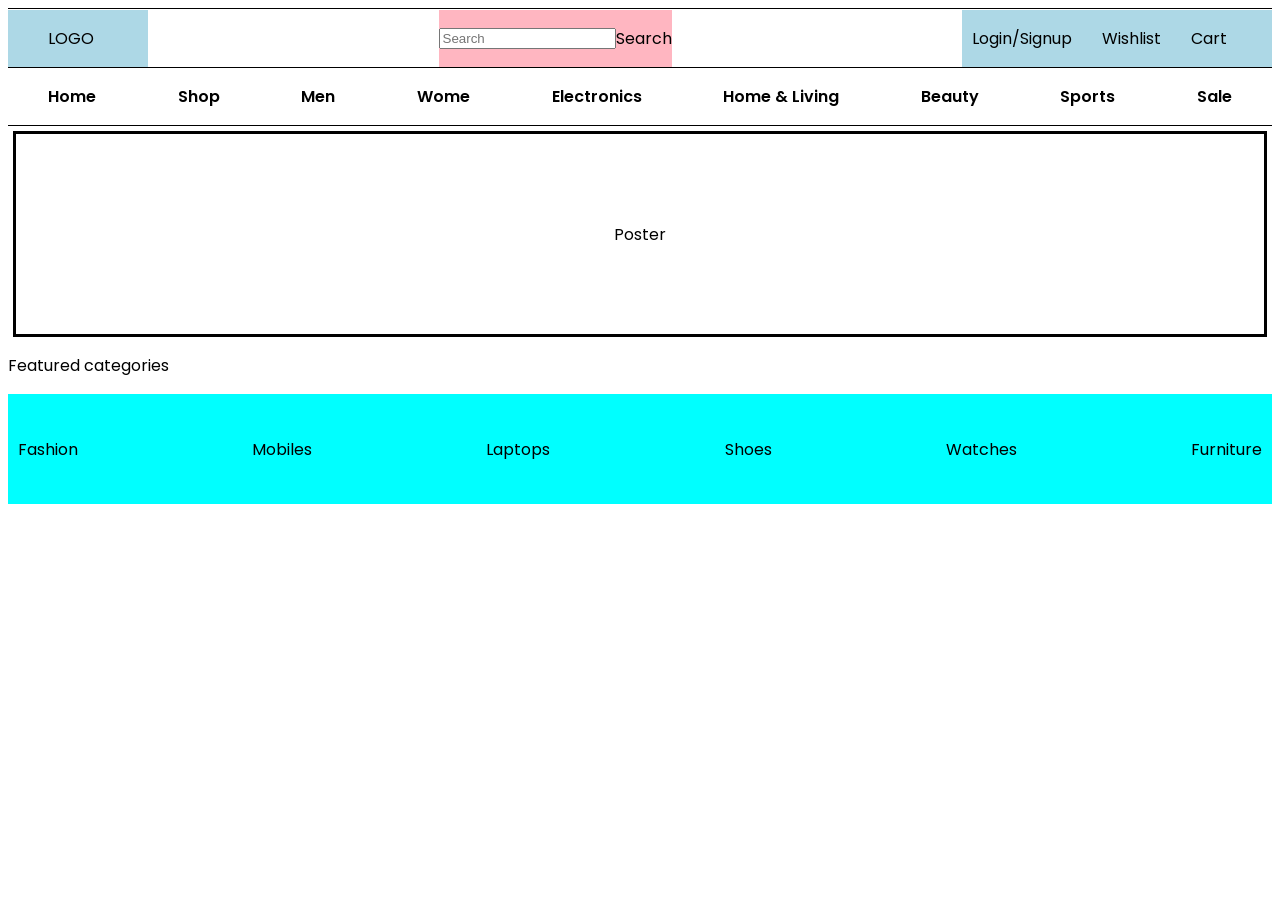
==== E-commerce/index.html @ 34569ecf "first commit" ====
<!DOCTYPE html>
<html lang="en">
<head>
    <meta charset="UTF-8">
    <meta name="viewport" content="width=device-width, initial-scale=1.0">
    <title>E-commerce</title>
    <link rel="stylesheet" href="header.css">
    <link rel="stylesheet" href="general.css">
    <link rel="stylesheet" href="poster.css">
    <link rel="stylesheet" href="options.css">

    <link rel="preconnect" href="https://fonts.googleapis.com">
    <link rel="preconnect" href="https://fonts.gstatic.com" crossorigin>
    <link href="https://fonts.googleapis.com/css2?family=Poppins:wght@300;400;500;600;700&display=swap" rel="stylesheet">
</head>
<body>
    <style>

    </style>
    <div class="navbar">
        <div class="left-section">
            <p class="logo">LOGO</p>
        </div>

        <div class="middle-section">
            <input ckass="search-bar" type="text" placeholder="Search" >
            <p class="search-name">Search</p>
        </div>

        <div class="right-section">
            <p class="signup">Login/Signup</p>
            <p class="wishlist">Wishlist</p>
            <p class="cart">Cart</p>
        </div>
    </div>

    <div class="list">
        <p>Home</p>
        <p>Shop</p>
        <p>Men</p>
        <p>Wome</p>
        <p>Electronics</p>
        <p>Home & Living</p>
        <p>Beauty</p>
        <p>Sports</p>
        <p>Sale</p>
    </div>

    <div class="poster">
        <p>Poster</p>
    </div>
    
    <div>
        <p>Featured categories</p>
        <div class="options">
            <p>Fashion</p>
            <p>Mobiles</p>
            <p>Laptops</p>
            <p>Shoes</p>
            <p>Watches</p>
            <p>Furniture</p>

        </div>
    </div>
    
</body>
</html>
---- E-commerce/header.css ----
.navbar{
    display:flex;
    align-items:center;
    justify-content:space-between;
    height:58px;
    flex-direction:row;
    border:solid;
    border-width:1px;
    border-left:none;
    border-right:none;
    border-bottom:none;
    
}

.search-bar{
    display:flex;
}
.logo{
    display:flex;
    width:100px;
    padding-left:20px;
    margin-left:20px;
}
.left-section{
    background-color: lightblue;

}
.middle-section{
    display:flex;
    align-items:center;
    background-color: lightpink;
}
.right-section{
    display:flex;
    align-items: center;
    width:300px;
    background-color: lightblue;
    padding-left:10px;
}
.signup{
    display:flex;
}
.wishlist{
    margin:0px 30px 0px 30px;
}
.cart{

}

.list{
    display:flex;
    justify-content: space-between;
    padding-left:40px;
    padding-right:40px;
    font-weight: 520;
    border:solid;
    border-width:1px;
    border-left:none;
    border-right:none;
}
---- E-commerce/general.css ----
body{
    font-family:"Poppins", sans-serif;
}
---- E-commerce/poster.css ----
.poster{
    display:flex;
    flex:1;
    align-items: center;
    
    justify-content: center;
    border-width:5px;
    border-color:black;
    border:solid;
    height:200px;
    margin: 5px;
}
---- E-commerce/options.css ----
.options{
    display:flex;
    align-items: center;
    justify-content:space-between;
    height: 110px;
    background-color: aqua;
    padding-left:10px;
    padding-right:10px;
}
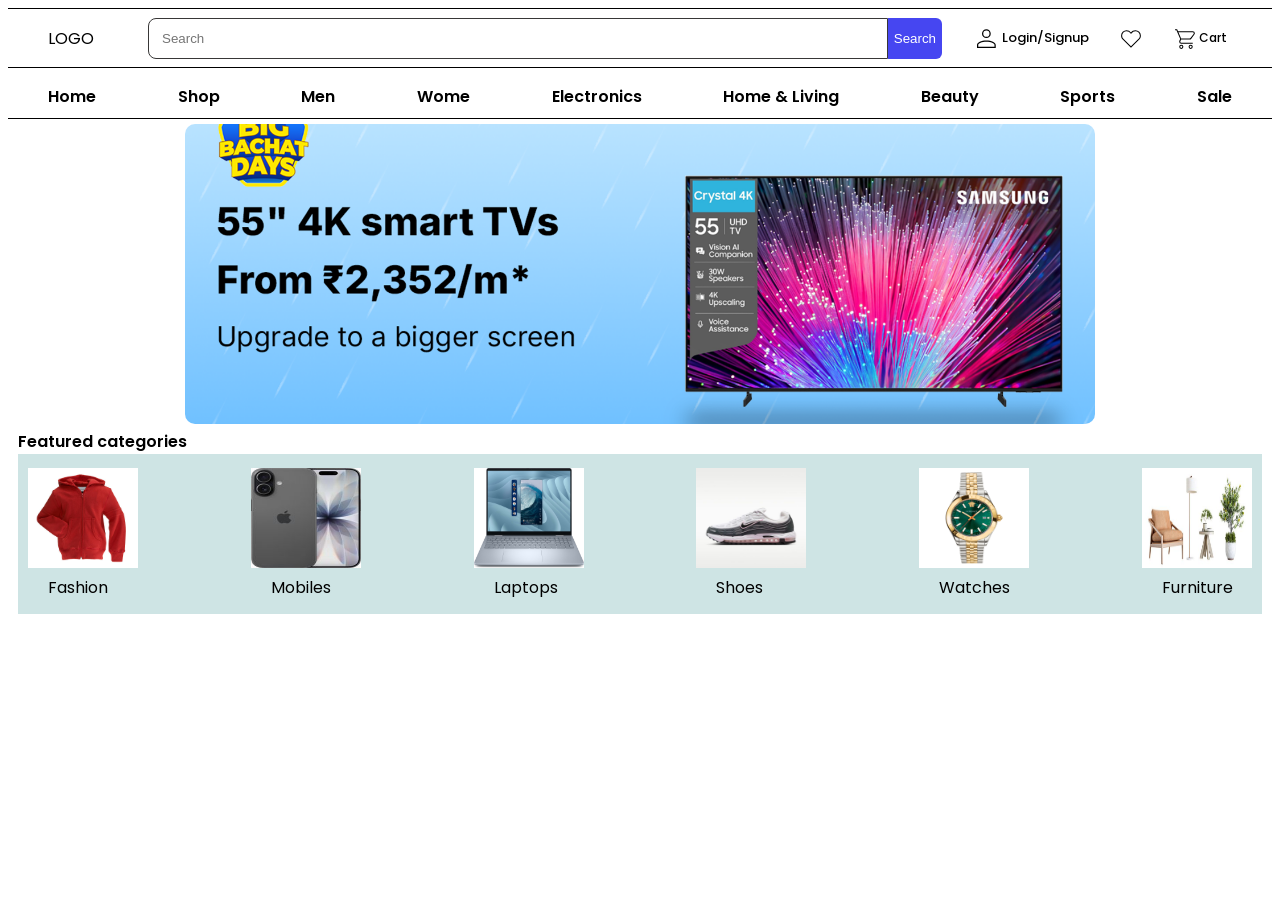
==== commit 9539e2a7: "Added feature option" ====
--- a/E-commerce/index.html
+++ b/E-commerce/index.html
@@ -17,20 +17,28 @@
     <style>
 
     </style>
+    <div class="main">
+        <div class="sidebar1">
+
+    </div>
+    <div class="sidebar2">
+        
+    </div>
+
     <div class="navbar">
         <div class="left-section">
             <p class="logo">LOGO</p>
         </div>
 
         <div class="middle-section">
-            <input ckass="search-bar" type="text" placeholder="Search" >
-            <p class="search-name">Search</p>
+            <input class="search-bar" type="text" placeholder="Search" >
+            <button class="search-button">Search</button>
         </div>
 
         <div class="right-section">
-            <p class="signup">Login/Signup</p>
-            <p class="wishlist">Wishlist</p>
-            <p class="cart">Cart</p>
+            <p class="signup"><img class="user-icon" src="icon/user.svg">Login/Signup</p>
+            <p class="wishlist"><img class="heart-icon" src="icon/heart.svg"></p>
+            <p class="cart"><img class="cart-icon" src="icon/cart.svg">Cart</p>
         </div>
     </div>
 
@@ -47,21 +55,48 @@
     </div>
 
     <div class="poster">
-        <p>Poster</p>
+        <img class="poster-picture" src="options/poster.png">
     </div>
     
     <div>
-        <p>Featured categories</p>
+        <p class="feature">Featured categories</p>
         <div class="options">
-            <p>Fashion</p>
-            <p>Mobiles</p>
-            <p>Laptops</p>
-            <p>Shoes</p>
-            <p>Watches</p>
-            <p>Furniture</p>
+            <div>
+                <img class="image" src="featured/fashion.jpg">
+                <p class="text">Fashion</p>
+            </div>
+    
+            <div>
+                <img class="image" src="featured/iphone.jpg">
+                <p>Mobiles</p>
+            </div>
+            <div>
+                <img class="image" src="featured/laptop.jpg">
+                <p>Laptops</p>
+            </div>
+            <div>
+                <img class="image" src="featured/shoes.jpg">
+                <p>Shoes</p>
+
+            </div>
+            <div>
+                <img class="image" src="featured/watches.jpg">
+                <p>Watches</p>
+            </div>
+            <div>
+                <img class="image" src="featured/furniture.jpg">
+                <p>Furniture</p>
+            </div>
+
+            
+            
+            
+            
 
         </div>
     </div>
+</div>
+    
     
 </body>
 </html>
--- a/E-commerce/header.css
+++ b/E-commerce/header.css
@@ -9,47 +9,75 @@
     border-left:none;
     border-right:none;
     border-bottom:none;
+    gap:20px;
     
 }
 
 .search-bar{
-    display:flex;
+    flex:1;
+    max-width: 800px;
+    height:37px;
+    padding-left:13px;
+    border-width:0.2px;
+    border-style:solid;
+    border-color:rgb(56, 55, 55);
+    border-radius:8px;
+    border-top-right-radius: 0px;
+    border-bottom-right-radius: 0px;
+  
+}
+.search-button{
+    color:white;
+    background-color: rgb(70, 70, 241);
+    height: 41px;
+    border:none;
+    border-top-right-radius:6px ;
+    border-bottom-right-radius:6px ;
 }
 .logo{
     display:flex;
-    width:100px;
+    width:80px;
     padding-left:20px;
     margin-left:20px;
 }
 .left-section{
-    background-color: lightblue;
+    width:120px;
 
 }
 .middle-section{
     display:flex;
     align-items:center;
-    background-color: lightpink;
+    flex:1;
 }
 .right-section{
     display:flex;
     align-items: center;
     width:300px;
-    background-color: lightblue;
     padding-left:10px;
 }
 .signup{
     display:flex;
+    font-size:13px;
+    font-weight: 500;
+    align-items: center;
+
 }
 .wishlist{
+    font-size:13px;
+    font-weight:500px;
     margin:0px 30px 0px 30px;
 }
 .cart{
-
+    font-weight: 500;
+    display:flex;
+    font-size:12px;
+    align-items: center;
 }
 
 .list{
     display:flex;
     justify-content: space-between;
+    height:50px;
     padding-left:40px;
     padding-right:40px;
     font-weight: 520;
@@ -58,4 +86,16 @@
     border-left:none;
     border-right:none;
 }
+.user-icon{
+    width:30px;
+}
+.heart-icon{
+    display:flex;
+    width:25px;
+    align-items: center;
+}
+.cart-icon{
+    width:25px;
 
+}
+
--- a/E-commerce/general.css
+++ b/E-commerce/general.css
@@ -1,3 +1,3 @@
 body{
     font-family:"Poppins", sans-serif;
-}+}
--- a/E-commerce/poster.css
+++ b/E-commerce/poster.css
@@ -4,9 +4,17 @@
     align-items: center;
     
     justify-content: center;
-    border-width:5px;
-    border-color:black;
-    border:solid;
-    height:200px;
+    height:300px;
     margin: 5px;
-}+    position: relative;
+    object-fit: fill;
+}
+.poster-picture{
+    display:flex;
+    position: absolute;
+    width: 910px;
+    height: 300px;;
+    object-fit:cover;
+    border-radius:10px;
+}
+
--- a/E-commerce/options.css
+++ b/E-commerce/options.css
@@ -1,9 +1,29 @@
 .options{
     display:flex;
+    flex-direction: row;
     align-items: center;
     justify-content:space-between;
-    height: 110px;
-    background-color: aqua;
+    height: 160px;
+    margin:0 10px 0 10px;
     padding-left:10px;
     padding-right:10px;
+    background-color: rgb(206, 228, 228);
+
+}
+.image{
+    width:110px;
+    height:100px;
+    object-fit: fill;
+    margin-bottom:0;
+}
+.options p {
+    display:flex;
+    align-items:center;
+    margin-top:0px;
+    margin-bottom:0px;
+    padding-left:20px;
+}
+.feature{
+    font-weight:600;
+    margin:0 10px 0 10px;
 }
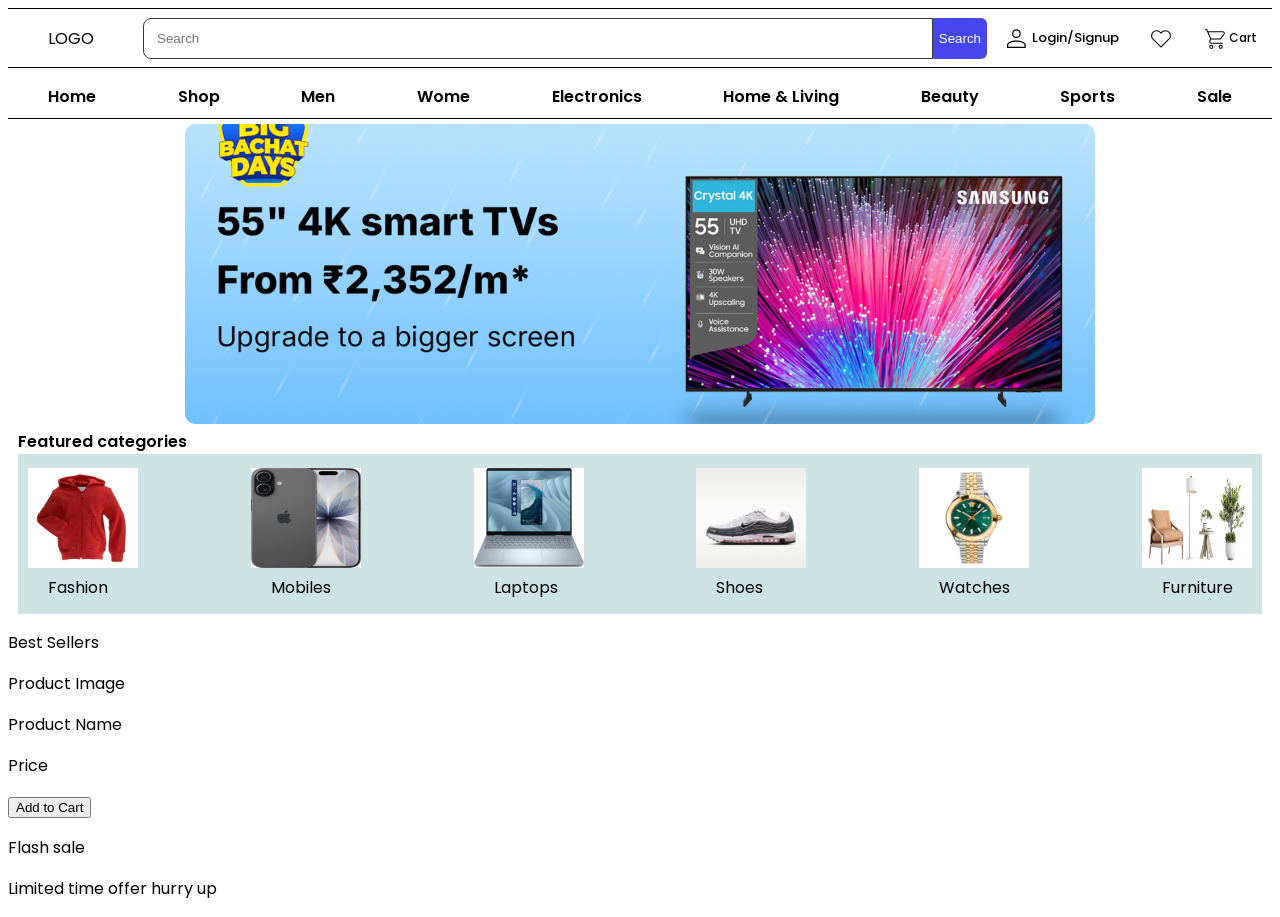
==== commit 32166368: "Adding product grid" ====
--- a/E-commerce/index.html
+++ b/E-commerce/index.html
@@ -21,9 +21,7 @@
         <div class="sidebar1">
 
     </div>
-    <div class="sidebar2">
-        
-    </div>
+
 
     <div class="navbar">
         <div class="left-section">
@@ -54,10 +52,14 @@
         <p>Sale</p>
     </div>
 
+    <!-- Poster -->
+
     <div class="poster">
         <img class="poster-picture" src="options/poster.png">
     </div>
     
+    <!-- Featured Categories -->
+
     <div>
         <p class="feature">Featured categories</p>
         <div class="options">
@@ -87,16 +89,33 @@
                 <img class="image" src="featured/furniture.jpg">
                 <p>Furniture</p>
             </div>
-
-            
-            
-            
-            
-
         </div>
     </div>
-</div>
+
+    <!-- Product grid here -->
     
+    <div>
+        <div>
+            <p>Best Sellers</p>
+        </div>
+            <div class="product-grid">
+                <div class="product-image">
+                    <p>Product Image</p>
+                </div>
+                <div class="product-details">
+                    <p>Product Name</p>
+                    <p>Price</p>
+                </div>
+                <div class="add-to-cart">
+                    <button>Add to Cart</button>
+                </div>
+            </div>
+    </div>
+
+    <div>
+        <p>Flash sale</p>
+        <p>Limited time offer hurry up</p>
+    </div>
     
 </body>
 </html>
--- a/E-commerce/header.css
+++ b/E-commerce/header.css
@@ -9,13 +9,13 @@
     border-left:none;
     border-right:none;
     border-bottom:none;
-    gap:20px;
+    gap:15px;
     
 }
 
 .search-bar{
     flex:1;
-    max-width: 800px;
+    max-width: 900px;
     height:37px;
     padding-left:13px;
     border-width:0.2px;
@@ -33,10 +33,11 @@
     border:none;
     border-top-right-radius:6px ;
     border-bottom-right-radius:6px ;
+    margin:0 0 0 0px;
 }
 .logo{
     display:flex;
-    width:80px;
+    width:50px;
     padding-left:20px;
     margin-left:20px;
 }
@@ -52,8 +53,8 @@
 .right-section{
     display:flex;
     align-items: center;
-    width:300px;
-    padding-left:10px;
+    width:200px;
+    padding-right:70px;
 }
 .signup{
     display:flex;
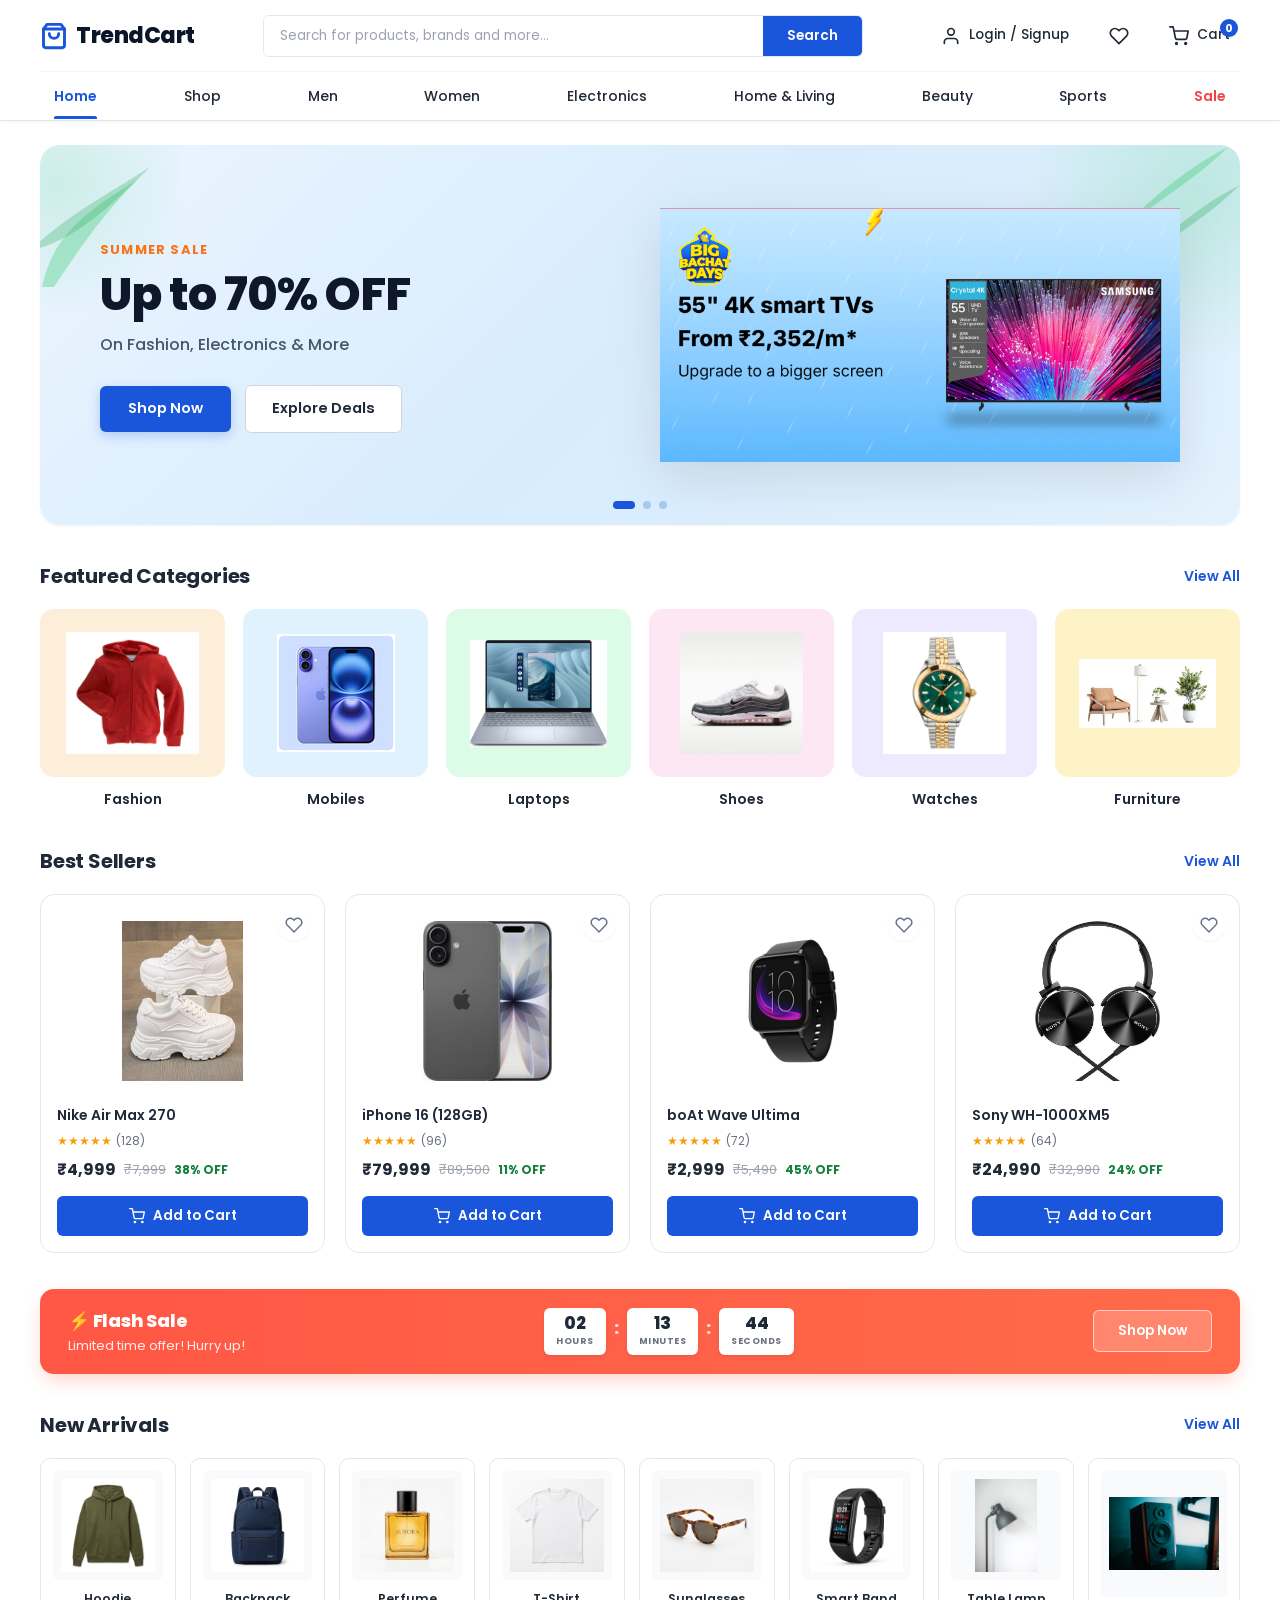
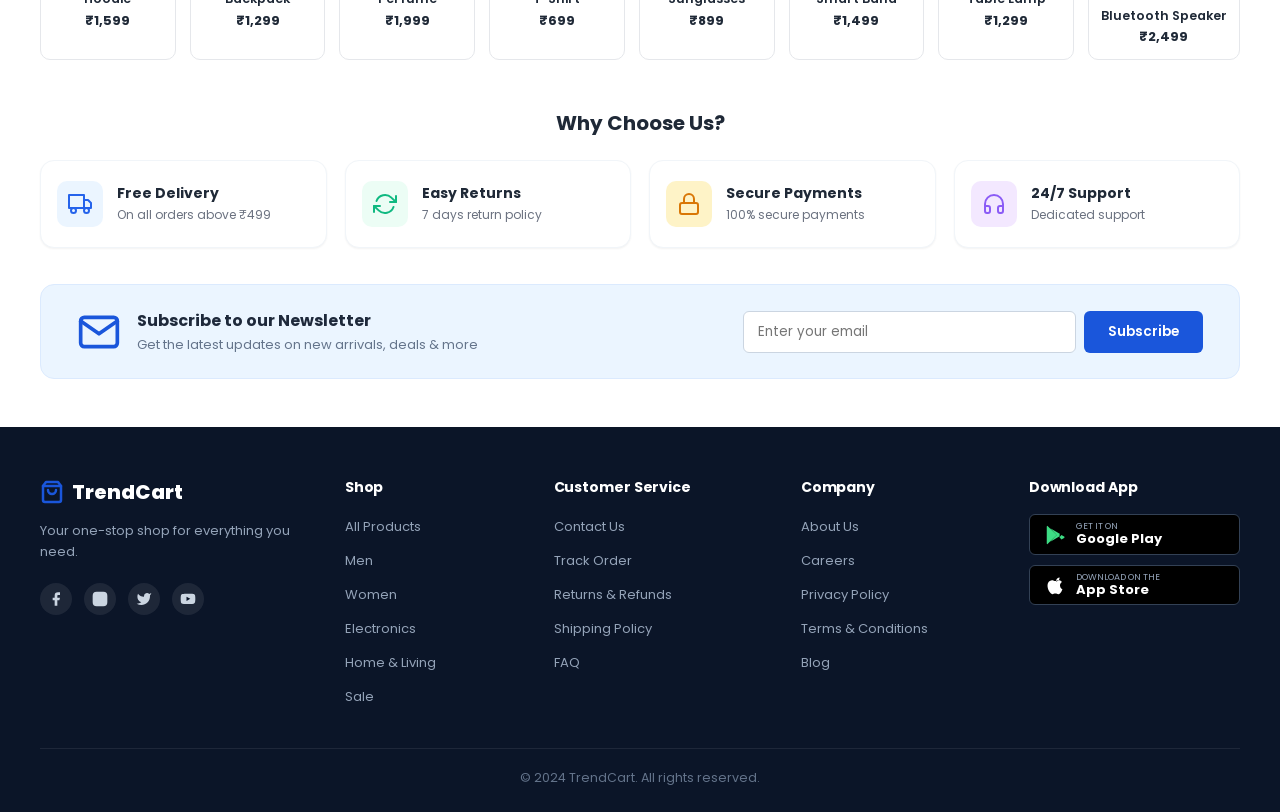
==== commit cfd82ec7: "Frontend done took help from ai tho" ====
--- a/E-commerce/index.html
+++ b/E-commerce/index.html
@@ -3,119 +3,642 @@
 <head>
     <meta charset="UTF-8">
     <meta name="viewport" content="width=device-width, initial-scale=1.0">
-    <title>E-commerce</title>
-    <link rel="stylesheet" href="header.css">
-    <link rel="stylesheet" href="general.css">
-    <link rel="stylesheet" href="poster.css">
-    <link rel="stylesheet" href="options.css">
-
+    <title>TrendCart - Premium Online Shopping</title>
+    <meta name="description" content="Discover premium fashion, electronics, mobiles, watches, and home essentials with huge discounts up to 70% off at TrendCart.">
+    
+    <!-- Google Fonts -->
     <link rel="preconnect" href="https://fonts.googleapis.com">
     <link rel="preconnect" href="https://fonts.gstatic.com" crossorigin>
-    <link href="https://fonts.googleapis.com/css2?family=Poppins:wght@300;400;500;600;700&display=swap" rel="stylesheet">
+    <link href="https://fonts.googleapis.com/css2?family=Poppins:wght@300;400;500;600;700;800&display=swap" rel="stylesheet">
+    
+    <!-- Stylesheets -->
+    <link rel="stylesheet" href="general.css">
+    <link rel="stylesheet" href="header.css">
+    <link rel="stylesheet" href="style.css">
 </head>
 <body>
-    <style>
-
-    </style>
-    <div class="main">
-        <div class="sidebar1">
-
-    </div>
-
-
-    <div class="navbar">
-        <div class="left-section">
-            <p class="logo">LOGO</p>
+
+    <!-- Top Navigation Header -->
+    <header class="site-header">
+        <div class="container">
+            <div class="navbar-top">
+                <!-- Logo -->
+                <a href="#" class="brand-logo" id="logo">
+                    <span class="brand-icon">
+                        <svg viewBox="0 0 24 24" fill="none" stroke="currentColor" stroke-width="2.5" stroke-linecap="round" stroke-linejoin="round">
+                            <path d="M6 2L3 6v14a2 2 0 0 0 2 2h14a2 2 0 0 0 2-2V6l-3-4z"></path>
+                            <line x1="3" y1="6" x2="21" y2="6"></line>
+                            <path d="M16 10a4 4 0 0 1-8 0"></path>
+                        </svg>
+                    </span>
+                    <span>TrendCart</span>
+                </a>
+
+                <!-- Search Bar -->
+                <div class="search-container">
+                    <input type="text" class="search-input" id="search-input" placeholder="Search for products, brands and more...">
+                    <button class="search-btn" id="search-btn" type="button">Search</button>
+                </div>
+
+                <!-- Right Actions -->
+                <div class="navbar-actions">
+                    <div class="action-item" id="nav-login">
+                        <span class="action-icon">
+                            <svg viewBox="0 0 24 24" fill="none" stroke="currentColor" stroke-width="2" stroke-linecap="round" stroke-linejoin="round">
+                                <path d="M20 21v-2a4 4 0 0 0-4-4H8a4 4 0 0 0-4 4v2"></path>
+                                <circle cx="12" cy="7" r="4"></circle>
+                            </svg>
+                        </span>
+                        <span class="action-text">Login / Signup</span>
+                    </div>
+
+                    <div class="action-item" id="nav-wishlist" title="Wishlist">
+                        <span class="action-icon">
+                            <svg viewBox="0 0 24 24" fill="none" stroke="currentColor" stroke-width="2" stroke-linecap="round" stroke-linejoin="round">
+                                <path d="M20.84 4.61a5.5 5.5 0 0 0-7.78 0L12 5.67l-1.06-1.06a5.5 5.5 0 0 0-7.78 7.78l1.06 1.06L12 21.23l7.78-7.78 1.06-1.06a5.5 5.5 0 0 0 0-7.78z"></path>
+                            </svg>
+                        </span>
+                    </div>
+
+                    <div class="action-item" id="nav-cart" title="Shopping Cart">
+                        <span class="action-icon">
+                            <svg viewBox="0 0 24 24" fill="none" stroke="currentColor" stroke-width="2" stroke-linecap="round" stroke-linejoin="round">
+                                <circle cx="9" cy="21" r="1"></circle>
+                                <circle cx="20" cy="21" r="1"></circle>
+                                <path d="M1 1h4l2.68 13.39a2 2 0 0 0 2 1.61h9.72a2 2 0 0 0 2-1.61L23 6H6"></path>
+                            </svg>
+                        </span>
+                        <span class="action-text">Cart</span>
+                        <span class="cart-badge" id="cart-count">0</span>
+                    </div>
+                </div>
+            </div>
         </div>
 
-        <div class="middle-section">
-            <input class="search-bar" type="text" placeholder="Search" >
-            <button class="search-button">Search</button>
+        <!-- Secondary Categories Sub-Nav -->
+        <nav class="category-nav">
+            <div class="container">
+                <ul class="category-list">
+                    <li class="category-item active"><a href="#home">Home</a></li>
+                    <li class="category-item"><a href="#shop">Shop</a></li>
+                    <li class="category-item"><a href="#men">Men</a></li>
+                    <li class="category-item"><a href="#women">Women</a></li>
+                    <li class="category-item"><a href="#electronics">Electronics</a></li>
+                    <li class="category-item"><a href="#home-living">Home & Living</a></li>
+                    <li class="category-item"><a href="#beauty">Beauty</a></li>
+                    <li class="category-item"><a href="#sports">Sports</a></li>
+                    <li class="category-item sale-tab"><a href="#sale">Sale</a></li>
+                </ul>
+            </div>
+        </nav>
+    </header>
+
+    <main class="container">
+        <!-- 1. Hero / Summer Sale Banner -->
+        <section class="hero-section" id="home">
+            <div class="hero-banner">
+                <!-- Palm leaves decorations -->
+                <svg class="palm-leaf-left" viewBox="0 0 100 120" fill="none" xmlns="http://www.w3.org/2000/svg">
+                    <path d="M10 110 C20 60, 60 40, 90 20 C60 50, 40 80, 20 110 Z" fill="#22C55E" fill-opacity="0.35"/>
+                    <path d="M0 80 C30 50, 70 30, 100 10 C70 40, 40 70, 0 80 Z" fill="#16A34A" fill-opacity="0.3"/>
+                </svg>
+                <svg class="palm-leaf-right" viewBox="0 0 120 140" fill="none" xmlns="http://www.w3.org/2000/svg">
+                    <path d="M110 10 C80 40, 40 60, 10 90 C40 60, 70 30, 110 10 Z" fill="#22C55E" fill-opacity="0.35"/>
+                    <path d="M120 40 C90 70, 50 90, 20 120 C50 90, 80 60, 120 40 Z" fill="#16A34A" fill-opacity="0.3"/>
+                </svg>
+
+                <div class="hero-content">
+                    <span class="hero-tag">SUMMER SALE</span>
+                    <h1 class="hero-title">Up to 70% OFF</h1>
+                    <p class="hero-subtitle">On Fashion, Electronics & More</p>
+                    <div class="hero-actions">
+                        <a href="#shop" class="btn-primary">Shop Now</a>
+                        <a href="#sale" class="btn-outline">Explore Deals</a>
+                    </div>
+                </div>
+
+                <div class="hero-image-wrapper">
+                    <img src="options/poster.png" alt="Summer Sale Fashion & Electronics" onerror="this.onerror=null; this.src='featured/fashion.jpg';">
+                </div>
+
+                <div class="hero-dots">
+                    <span class="dot active"></span>
+                    <span class="dot"></span>
+                    <span class="dot"></span>
+                </div>
+            </div>
+        </section>
+
+        <!-- 2. Featured Categories -->
+        <section class="section-container" id="featured-categories">
+            <div class="section-header">
+                <h2 class="section-title">Featured Categories</h2>
+                <a href="#shop" class="view-all-link">View All</a>
+            </div>
+
+            <div class="categories-grid">
+                <!-- Fashion -->
+                <a href="#shop" class="category-card">
+                    <div class="category-img-box cat-fashion-bg">
+                        <img src="featured/fashion.jpg" alt="Fashion">
+                    </div>
+                    <span class="category-name">Fashion</span>
+                </a>
+
+                <!-- Mobiles -->
+                <a href="#shop" class="category-card">
+                    <div class="category-img-box cat-mobiles-bg">
+                        <img src="options/mobiles.png" alt="Mobiles" onerror="this.onerror=null; this.src='featured/iphone.jpg';">
+                    </div>
+                    <span class="category-name">Mobiles</span>
+                </a>
+
+                <!-- Laptops -->
+                <a href="#shop" class="category-card">
+                    <div class="category-img-box cat-laptops-bg">
+                        <img src="featured/laptop.jpg" alt="Laptops">
+                    </div>
+                    <span class="category-name">Laptops</span>
+                </a>
+
+                <!-- Shoes -->
+                <a href="#shop" class="category-card">
+                    <div class="category-img-box cat-shoes-bg">
+                        <img src="featured/shoes.jpg" alt="Shoes">
+                    </div>
+                    <span class="category-name">Shoes</span>
+                </a>
+
+                <!-- Watches -->
+                <a href="#shop" class="category-card">
+                    <div class="category-img-box cat-watches-bg">
+                        <img src="featured/watches.jpg" alt="Watches">
+                    </div>
+                    <span class="category-name">Watches</span>
+                </a>
+
+                <!-- Furniture -->
+                <a href="#shop" class="category-card">
+                    <div class="category-img-box cat-furniture-bg">
+                        <img src="featured/furniture.jpg" alt="Furniture">
+                    </div>
+                    <span class="category-name">Furniture</span>
+                </a>
+            </div>
+        </section>
+
+        <!-- 3. Best Sellers -->
+        <section class="section-container" id="best-sellers">
+            <div class="section-header">
+                <h2 class="section-title">Best Sellers</h2>
+                <a href="#shop" class="view-all-link">View All</a>
+            </div>
+
+            <div class="products-grid">
+                <!-- Product 1: Nike Air Max 270 -->
+                <div class="product-card">
+                    <button class="wishlist-btn" title="Add to wishlist" aria-label="Wishlist">
+                        <svg viewBox="0 0 24 24" width="18" height="18" fill="none" stroke="currentColor" stroke-width="2">
+                            <path d="M20.84 4.61a5.5 5.5 0 0 0-7.78 0L12 5.67l-1.06-1.06a5.5 5.5 0 0 0-7.78 7.78l1.06 1.06L12 21.23l7.78-7.78 1.06-1.06a5.5 5.5 0 0 0 0-7.78z"></path>
+                        </svg>
+                    </button>
+                    <div class="product-thumb">
+                        <img src="options/shoes.jpg" alt="Nike Air Max 270" onerror="this.onerror=null; this.src='featured/shoes.jpg';">
+                    </div>
+                    <div class="product-info">
+                        <h3 class="product-title" title="Nike Air Max 270">Nike Air Max 270</h3>
+                        <div class="product-rating">
+                            <div class="stars">★★★★★</div>
+                            <span class="review-count">(128)</span>
+                        </div>
+                        <div class="product-pricing">
+                            <span class="current-price">₹4,999</span>
+                            <span class="original-price">₹7,999</span>
+                            <span class="discount-tag">38% OFF</span>
+                        </div>
+                        <button class="add-to-cart-btn" type="button">
+                            <svg viewBox="0 0 24 24" fill="none" stroke="currentColor" stroke-width="2" stroke-linecap="round" stroke-linejoin="round">
+                                <circle cx="9" cy="21" r="1"></circle>
+                                <circle cx="20" cy="21" r="1"></circle>
+                                <path d="M1 1h4l2.68 13.39a2 2 0 0 0 2 1.61h9.72a2 2 0 0 0 2-1.61L23 6H6"></path>
+                            </svg>
+                            Add to Cart
+                        </button>
+                    </div>
+                </div>
+
+                <!-- Product 2: iPhone 16 (128GB) -->
+                <div class="product-card">
+                    <button class="wishlist-btn" title="Add to wishlist" aria-label="Wishlist">
+                        <svg viewBox="0 0 24 24" width="18" height="18" fill="none" stroke="currentColor" stroke-width="2">
+                            <path d="M20.84 4.61a5.5 5.5 0 0 0-7.78 0L12 5.67l-1.06-1.06a5.5 5.5 0 0 0-7.78 7.78l1.06 1.06L12 21.23l7.78-7.78 1.06-1.06a5.5 5.5 0 0 0 0-7.78z"></path>
+                        </svg>
+                    </button>
+                    <div class="product-thumb">
+                        <img src="featured/iphone.jpg" alt="iPhone 16 (128GB)">
+                    </div>
+                    <div class="product-info">
+                        <h3 class="product-title" title="iPhone 16 (128GB)">iPhone 16 (128GB)</h3>
+                        <div class="product-rating">
+                            <div class="stars">★★★★★</div>
+                            <span class="review-count">(96)</span>
+                        </div>
+                        <div class="product-pricing">
+                            <span class="current-price">₹79,999</span>
+                            <span class="original-price">₹89,500</span>
+                            <span class="discount-tag">11% OFF</span>
+                        </div>
+                        <button class="add-to-cart-btn" type="button">
+                            <svg viewBox="0 0 24 24" fill="none" stroke="currentColor" stroke-width="2" stroke-linecap="round" stroke-linejoin="round">
+                                <circle cx="9" cy="21" r="1"></circle>
+                                <circle cx="20" cy="21" r="1"></circle>
+                                <path d="M1 1h4l2.68 13.39a2 2 0 0 0 2 1.61h9.72a2 2 0 0 0 2-1.61L23 6H6"></path>
+                            </svg>
+                            Add to Cart
+                        </button>
+                    </div>
+                </div>
+
+                <!-- Product 3: boAt Wave Ultima -->
+                <div class="product-card">
+                    <button class="wishlist-btn" title="Add to wishlist" aria-label="Wishlist">
+                        <svg viewBox="0 0 24 24" width="18" height="18" fill="none" stroke="currentColor" stroke-width="2">
+                            <path d="M20.84 4.61a5.5 5.5 0 0 0-7.78 0L12 5.67l-1.06-1.06a5.5 5.5 0 0 0-7.78 7.78l1.06 1.06L12 21.23l7.78-7.78 1.06-1.06a5.5 5.5 0 0 0 0-7.78z"></path>
+                        </svg>
+                    </button>
+                    <div class="product-thumb">
+                        <img src="featured/boat.png" alt="boAt Wave Ultima">
+                    </div>
+                    <div class="product-info">
+                        <h3 class="product-title" title="boAt Wave Ultima">boAt Wave Ultima</h3>
+                        <div class="product-rating">
+                            <div class="stars">★★★★★</div>
+                            <span class="review-count">(72)</span>
+                        </div>
+                        <div class="product-pricing">
+                            <span class="current-price">₹2,999</span>
+                            <span class="original-price">₹5,490</span>
+                            <span class="discount-tag">45% OFF</span>
+                        </div>
+                        <button class="add-to-cart-btn" type="button">
+                            <svg viewBox="0 0 24 24" fill="none" stroke="currentColor" stroke-width="2" stroke-linecap="round" stroke-linejoin="round">
+                                <circle cx="9" cy="21" r="1"></circle>
+                                <circle cx="20" cy="21" r="1"></circle>
+                                <path d="M1 1h4l2.68 13.39a2 2 0 0 0 2 1.61h9.72a2 2 0 0 0 2-1.61L23 6H6"></path>
+                            </svg>
+                            Add to Cart
+                        </button>
+                    </div>
+                </div>
+
+                <!-- Product 4: Sony WH-1000XM5 -->
+                <div class="product-card">
+                    <button class="wishlist-btn" title="Add to wishlist" aria-label="Wishlist">
+                        <svg viewBox="0 0 24 24" width="18" height="18" fill="none" stroke="currentColor" stroke-width="2">
+                            <path d="M20.84 4.61a5.5 5.5 0 0 0-7.78 0L12 5.67l-1.06-1.06a5.5 5.5 0 0 0-7.78 7.78l1.06 1.06L12 21.23l7.78-7.78 1.06-1.06a5.5 5.5 0 0 0 0-7.78z"></path>
+                        </svg>
+                    </button>
+                    <div class="product-thumb">
+                        <img src="featured/headphones.jpeg" alt="Sony WH-1000XM5">
+                    </div>
+                    <div class="product-info">
+                        <h3 class="product-title" title="Sony WH-1000XM5">Sony WH-1000XM5</h3>
+                        <div class="product-rating">
+                            <div class="stars">★★★★★</div>
+                            <span class="review-count">(64)</span>
+                        </div>
+                        <div class="product-pricing">
+                            <span class="current-price">₹24,990</span>
+                            <span class="original-price">₹32,990</span>
+                            <span class="discount-tag">24% OFF</span>
+                        </div>
+                        <button class="add-to-cart-btn" type="button">
+                            <svg viewBox="0 0 24 24" fill="none" stroke="currentColor" stroke-width="2" stroke-linecap="round" stroke-linejoin="round">
+                                <circle cx="9" cy="21" r="1"></circle>
+                                <circle cx="20" cy="21" r="1"></circle>
+                                <path d="M1 1h4l2.68 13.39a2 2 0 0 0 2 1.61h9.72a2 2 0 0 0 2-1.61L23 6H6"></path>
+                            </svg>
+                            Add to Cart
+                        </button>
+                    </div>
+                </div>
+            </div>
+        </section>
+
+        <!-- 4. Flash Sale Live Banner -->
+        <section class="flash-sale-section">
+            <div class="flash-sale-banner">
+                <div class="flash-left">
+                    <div class="flash-title">
+                        <span>⚡ Flash Sale</span>
+                    </div>
+                    <span class="flash-subtitle">Limited time offer! Hurry up!</span>
+                </div>
+
+                <div class="flash-timer">
+                    <div class="timer-box">
+                        <div class="timer-number" id="timer-hours">02</div>
+                        <div class="timer-label">HOURS</div>
+                    </div>
+                    <span class="timer-separator">:</span>
+                    <div class="timer-box">
+                        <div class="timer-number" id="timer-minutes">13</div>
+                        <div class="timer-label">MINUTES</div>
+                    </div>
+                    <span class="timer-separator">:</span>
+                    <div class="timer-box">
+                        <div class="timer-number" id="timer-seconds">45</div>
+                        <div class="timer-label">SECONDS</div>
+                    </div>
+                </div>
+
+                <button class="flash-btn" type="button">Shop Now</button>
+            </div>
+        </section>
+
+        <!-- 5. New Arrivals (8 items) -->
+        <section class="section-container" id="new-arrivals">
+            <div class="section-header">
+                <h2 class="section-title">New Arrivals</h2>
+                <a href="#shop" class="view-all-link">View All</a>
+            </div>
+
+            <div class="new-arrivals-grid">
+                <!-- 1. Hoodie -->
+                <div class="mini-product-card">
+                    <div class="mini-product-img">
+                        <img src="new-arrivals/hoodie.jpg" alt="Hoodie">
+                    </div>
+                    <span class="mini-product-name">Hoodie</span>
+                    <span class="mini-product-price">₹1,599</span>
+                </div>
+
+                <!-- 2. Backpack -->
+                <div class="mini-product-card">
+                    <div class="mini-product-img">
+                        <img src="new-arrivals/backpack.jpg" alt="Backpack">
+                    </div>
+                    <span class="mini-product-name">Backpack</span>
+                    <span class="mini-product-price">₹1,299</span>
+                </div>
+
+                <!-- 3. Perfume -->
+                <div class="mini-product-card">
+                    <div class="mini-product-img">
+                        <img src="new-arrivals/perfume.jpg" alt="Perfume">
+                    </div>
+                    <span class="mini-product-name">Perfume</span>
+                    <span class="mini-product-price">₹1,999</span>
+                </div>
+
+                <!-- 4. T-Shirt -->
+                <div class="mini-product-card">
+                    <div class="mini-product-img">
+                        <img src="new-arrivals/tshirt.jpg" alt="T-Shirt">
+                    </div>
+                    <span class="mini-product-name">T-Shirt</span>
+                    <span class="mini-product-price">₹699</span>
+                </div>
+
+                <!-- 5. Sunglasses -->
+                <div class="mini-product-card">
+                    <div class="mini-product-img">
+                        <img src="new-arrivals/sunglasses.jpg" alt="Sunglasses">
+                    </div>
+                    <span class="mini-product-name">Sunglasses</span>
+                    <span class="mini-product-price">₹899</span>
+                </div>
+
+                <!-- 6. Smart Band -->
+                <div class="mini-product-card">
+                    <div class="mini-product-img">
+                        <img src="new-arrivals/smartband.jpg" alt="Smart Band">
+                    </div>
+                    <span class="mini-product-name">Smart Band</span>
+                    <span class="mini-product-price">₹1,499</span>
+                </div>
+
+                <!-- 7. Table Lamp -->
+                <div class="mini-product-card">
+                    <div class="mini-product-img">
+                        <img src="new-arrivals/tablelamp.jpg" alt="Table Lamp">
+                    </div>
+                    <span class="mini-product-name">Table Lamp</span>
+                    <span class="mini-product-price">₹1,299</span>
+                </div>
+
+                <!-- 8. Bluetooth Speaker -->
+                <div class="mini-product-card">
+                    <div class="mini-product-img">
+                        <img src="new-arrivals/speaker.jpg" alt="Bluetooth Speaker">
+                    </div>
+                    <span class="mini-product-name">Bluetooth Speaker</span>
+                    <span class="mini-product-price">₹2,499</span>
+                </div>
+            </div>
+        </section>
+
+        <!-- 6. Why Choose Us? -->
+        <section class="features-section">
+            <h2 class="features-title">Why Choose Us?</h2>
+            <div class="features-grid">
+                <!-- Free Delivery -->
+                <div class="feature-card">
+                    <div class="feature-icon-wrapper icon-delivery">
+                        <svg viewBox="0 0 24 24" fill="none" stroke="currentColor" stroke-width="2" stroke-linecap="round" stroke-linejoin="round">
+                            <rect x="1" y="3" width="15" height="13"></rect>
+                            <polygon points="16 8 20 8 23 11 23 16 16 16 16 8"></polygon>
+                            <circle cx="5.5" cy="18.5" r="2.5"></circle>
+                            <circle cx="18.5" cy="18.5" r="2.5"></circle>
+                        </svg>
+                    </div>
+                    <div class="feature-info">
+                        <h4>Free Delivery</h4>
+                        <p>On all orders above ₹499</p>
+                    </div>
+                </div>
+
+                <!-- Easy Returns -->
+                <div class="feature-card">
+                    <div class="feature-icon-wrapper icon-returns">
+                        <svg viewBox="0 0 24 24" fill="none" stroke="currentColor" stroke-width="2" stroke-linecap="round" stroke-linejoin="round">
+                            <polyline points="23 4 23 10 17 10"></polyline>
+                            <polyline points="1 20 1 14 7 14"></polyline>
+                            <path d="M3.51 9a9 9 0 0 1 14.85-3.36L23 10M1 14l4.64 4.36A9 9 0 0 0 20.49 15"></path>
+                        </svg>
+                    </div>
+                    <div class="feature-info">
+                        <h4>Easy Returns</h4>
+                        <p>7 days return policy</p>
+                    </div>
+                </div>
+
+                <!-- Secure Payments -->
+                <div class="feature-card">
+                    <div class="feature-icon-wrapper icon-secure">
+                        <svg viewBox="0 0 24 24" fill="none" stroke="currentColor" stroke-width="2" stroke-linecap="round" stroke-linejoin="round">
+                            <rect x="3" y="11" width="18" height="11" rx="2" ry="2"></rect>
+                            <path d="M7 11V7a5 5 0 0 1 10 0v4"></path>
+                        </svg>
+                    </div>
+                    <div class="feature-info">
+                        <h4>Secure Payments</h4>
+                        <p>100% secure payments</p>
+                    </div>
+                </div>
+
+                <!-- 24/7 Support -->
+                <div class="feature-card">
+                    <div class="feature-icon-wrapper icon-support">
+                        <svg viewBox="0 0 24 24" fill="none" stroke="currentColor" stroke-width="2" stroke-linecap="round" stroke-linejoin="round">
+                            <path d="M3 18v-6a9 9 0 0 1 18 0v6"></path>
+                            <path d="M21 19a2 2 0 0 1-2 2h-1a2 2 0 0 1-2-2v-3a2 2 0 0 1 2-2h3zM3 19a2 2 0 0 0 2 2h1a2 2 0 0 0 2-2v-3a2 2 0 0 0-2-2H3z"></path>
+                        </svg>
+                    </div>
+                    <div class="feature-info">
+                        <h4>24/7 Support</h4>
+                        <p>Dedicated support</p>
+                    </div>
+                </div>
+            </div>
+        </section>
+
+        <!-- 7. Newsletter Subscription -->
+        <section class="newsletter-section">
+            <div class="newsletter-box">
+                <div class="newsletter-left">
+                    <div class="newsletter-icon">
+                        <svg viewBox="0 0 24 24" fill="none" stroke="currentColor" stroke-width="2" stroke-linecap="round" stroke-linejoin="round">
+                            <path d="M4 4h16c1.1 0 2 .9 2 2v12c0 1.1-.9 2-2 2H4c-1.1 0-2-.9-2-2V6c0-1.1.9-2 2-2z"></path>
+                            <polyline points="22,6 12,13 2,6"></polyline>
+                        </svg>
+                    </div>
+                    <div class="newsletter-text">
+                        <h3>Subscribe to our Newsletter</h3>
+                        <p>Get the latest updates on new arrivals, deals & more</p>
+                    </div>
+                </div>
+
+                <form class="newsletter-form" id="newsletter-form">
+                    <input type="email" class="newsletter-input" placeholder="Enter your email" required>
+                    <button type="submit" class="newsletter-btn">Subscribe</button>
+                </form>
+            </div>
+        </section>
+    </main>
+
+    <!-- 8. Footer (Dark Navy) -->
+    <footer class="site-footer">
+        <div class="container">
+            <div class="footer-grid">
+                <!-- Column 1: Brand & Tagline -->
+                <div class="footer-col">
+                    <div class="footer-brand">
+                        <svg viewBox="0 0 24 24" fill="none" stroke="currentColor" stroke-width="2.5" stroke-linecap="round" stroke-linejoin="round">
+                            <path d="M6 2L3 6v14a2 2 0 0 0 2 2h14a2 2 0 0 0 2-2V6l-3-4z"></path>
+                            <line x1="3" y1="6" x2="21" y2="6"></line>
+                            <path d="M16 10a4 4 0 0 1-8 0"></path>
+                        </svg>
+                        <span>TrendCart</span>
+                    </div>
+                    <p class="footer-desc">Your one-stop shop for everything you need.</p>
+                    <div class="social-links">
+                        <a href="#" class="social-icon" aria-label="Facebook">
+                            <svg viewBox="0 0 24 24"><path d="M18 2h-3a5 5 0 0 0-5 5v3H7v4h3v8h4v-8h3l1-4h-4V7a1 1 0 0 1 1-1h3z"></path></svg>
+                        </a>
+                        <a href="#" class="social-icon" aria-label="Instagram">
+                            <svg viewBox="0 0 24 24" fill="none" stroke="currentColor" stroke-width="2"><rect x="2" y="2" width="20" height="20" rx="5" ry="5"></rect><path d="M16 11.37A4 4 0 1 1 12.63 8 4 4 0 0 1 16 11.37z"></path><line x1="17.5" y1="6.5" x2="17.51" y2="6.5"></line></svg>
+                        </a>
+                        <a href="#" class="social-icon" aria-label="Twitter">
+                            <svg viewBox="0 0 24 24"><path d="M23 3a10.9 10.9 0 0 1-3.14 1.53 4.48 4.48 0 0 0-7.86 3v1A10.66 10.66 0 0 1 3 4s-4 9 5 13a11.64 11.64 0 0 1-7 2c9 5 20 0 20-11.5a4.5 4.5 0 0 0-.08-.83A7.72 7.72 0 0 0 23 3z"></path></svg>
+                        </a>
+                        <a href="#" class="social-icon" aria-label="YouTube">
+                            <svg viewBox="0 0 24 24"><path d="M22.54 6.42a2.78 2.78 0 0 0-1.94-2C18.88 4 12 4 12 4s-6.88 0-8.6.46a2.78 2.78 0 0 0-1.94 2A29 29 0 0 0 1 11.75a29 29 0 0 0 .46 5.33A2.78 2.78 0 0 0 3.4 19c1.72.46 8.6.46 8.6.46s6.88 0 8.6-.46a2.78 2.78 0 0 0 1.94-2 29 29 0 0 0 .46-5.25 29 29 0 0 0-.46-5.33z"></path><polygon points="9.75 15.02 15.5 11.75 9.75 8.48 9.75 15.02" fill="#0B1528"></polygon></svg>
+                        </a>
+                    </div>
+                </div>
+
+                <!-- Column 2: Shop -->
+                <div class="footer-col">
+                    <h4 class="footer-heading">Shop</h4>
+                    <ul class="footer-links">
+                        <li><a href="#shop">All Products</a></li>
+                        <li><a href="#men">Men</a></li>
+                        <li><a href="#women">Women</a></li>
+                        <li><a href="#electronics">Electronics</a></li>
+                        <li><a href="#home-living">Home & Living</a></li>
+                        <li><a href="#sale">Sale</a></li>
+                    </ul>
+                </div>
+
+                <!-- Column 3: Customer Service -->
+                <div class="footer-col">
+                    <h4 class="footer-heading">Customer Service</h4>
+                    <ul class="footer-links">
+                        <li><a href="#">Contact Us</a></li>
+                        <li><a href="#">Track Order</a></li>
+                        <li><a href="#">Returns & Refunds</a></li>
+                        <li><a href="#">Shipping Policy</a></li>
+                        <li><a href="#">FAQ</a></li>
+                    </ul>
+                </div>
+
+                <!-- Column 4: Company -->
+                <div class="footer-col">
+                    <h4 class="footer-heading">Company</h4>
+                    <ul class="footer-links">
+                        <li><a href="#">About Us</a></li>
+                        <li><a href="#">Careers</a></li>
+                        <li><a href="#">Privacy Policy</a></li>
+                        <li><a href="#">Terms & Conditions</a></li>
+                        <li><a href="#">Blog</a></li>
+                    </ul>
+                </div>
+
+                <!-- Column 5: Download App -->
+                <div class="footer-col">
+                    <h4 class="footer-heading">Download App</h4>
+                    <div class="app-badges">
+                        <!-- Google Play -->
+                        <a href="#" class="app-btn">
+                            <span class="app-btn-icon">
+                                <svg viewBox="0 0 24 24" fill="#3DDC84">
+                                    <path d="M3.609 1.814L13.792 12 3.61 22.186a1.996 1.996 0 0 1-.61-.914V2.728c0-.348.213-.67.609-.914zM15.207 13.414l2.42-2.42-10.82-6.25 8.4 8.67zm0-2.828L6.807 19.256l10.82-6.25-2.42-2.42zm3.834 1.414l2.84 1.64c.734.424.734 1.116 0 1.54l-2.84 1.64-2.126-2.41 2.126-2.41z"/>
+                                </svg>
+                            </span>
+                            <div class="app-btn-text">
+                                <span class="app-btn-sub">GET IT ON</span>
+                                <span class="app-btn-main">Google Play</span>
+                            </div>
+                        </a>
+
+                        <!-- App Store -->
+                        <a href="#" class="app-btn">
+                            <span class="app-btn-icon">
+                                <svg viewBox="0 0 24 24" fill="#FFFFFF">
+                                    <path d="M18.71 19.5c-.83 1.24-1.71 2.45-3.05 2.47-1.34.03-1.77-.79-3.29-.79-1.53 0-2 .77-3.27.82-1.31.05-2.3-1.32-3.14-2.53C4.25 17 2.94 12.45 4.7 9.39c.87-1.52 2.43-2.48 4.12-2.51 1.28-.02 2.5.87 3.29.87.78 0 2.26-1.07 3.81-.91.65.03 2.47.26 3.64 1.98-.09.06-2.17 1.28-2.15 3.81.03 3.02 2.65 4.03 2.68 4.04-.03.07-.42 1.44-1.38 2.83M15.97 6.85c.66-.8 1.11-1.92.99-3.04-.96.04-2.12.64-2.8 1.44-.6.69-1.12 1.83-.98 2.92 1.07.08 2.15-.54 2.79-1.32z"/>
+                                </svg>
+                            </span>
+                            <div class="app-btn-text">
+                                <span class="app-btn-sub">Download on the</span>
+                                <span class="app-btn-main">App Store</span>
+                            </div>
+                        </a>
+                    </div>
+                </div>
+            </div>
+
+            <!-- Footer Bottom -->
+            <div class="footer-bottom">
+                <p>© 2024 TrendCart. All rights reserved.</p>
+            </div>
         </div>
-
-        <div class="right-section">
-            <p class="signup"><img class="user-icon" src="icon/user.svg">Login/Signup</p>
-            <p class="wishlist"><img class="heart-icon" src="icon/heart.svg"></p>
-            <p class="cart"><img class="cart-icon" src="icon/cart.svg">Cart</p>
-        </div>
-    </div>
-
-    <div class="list">
-        <p>Home</p>
-        <p>Shop</p>
-        <p>Men</p>
-        <p>Wome</p>
-        <p>Electronics</p>
-        <p>Home & Living</p>
-        <p>Beauty</p>
-        <p>Sports</p>
-        <p>Sale</p>
-    </div>
-
-    <!-- Poster -->
-
-    <div class="poster">
-        <img class="poster-picture" src="options/poster.png">
-    </div>
-    
-    <!-- Featured Categories -->
-
-    <div>
-        <p class="feature">Featured categories</p>
-        <div class="options">
-            <div>
-                <img class="image" src="featured/fashion.jpg">
-                <p class="text">Fashion</p>
-            </div>
-    
-            <div>
-                <img class="image" src="featured/iphone.jpg">
-                <p>Mobiles</p>
-            </div>
-            <div>
-                <img class="image" src="featured/laptop.jpg">
-                <p>Laptops</p>
-            </div>
-            <div>
-                <img class="image" src="featured/shoes.jpg">
-                <p>Shoes</p>
-
-            </div>
-            <div>
-                <img class="image" src="featured/watches.jpg">
-                <p>Watches</p>
-            </div>
-            <div>
-                <img class="image" src="featured/furniture.jpg">
-                <p>Furniture</p>
-            </div>
-        </div>
-    </div>
-
-    <!-- Product grid here -->
-    
-    <div>
-        <div>
-            <p>Best Sellers</p>
-        </div>
-            <div class="product-grid">
-                <div class="product-image">
-                    <p>Product Image</p>
-                </div>
-                <div class="product-details">
-                    <p>Product Name</p>
-                    <p>Price</p>
-                </div>
-                <div class="add-to-cart">
-                    <button>Add to Cart</button>
-                </div>
-            </div>
-    </div>
-
-    <div>
-        <p>Flash sale</p>
-        <p>Limited time offer hurry up</p>
-    </div>
-    
+    </footer>
+
+    <!-- Toast Notifications Container -->
+    <div class="toast-container"></div>
+
+    <!-- JavaScript -->
+    <script src="script.js"></script>
 </body>
 </html>
--- a/E-commerce/general.css
+++ b/E-commerce/general.css
@@ -1,3 +1,160 @@
-body{
-    font-family:"Poppins", sans-serif;
+@import url('https://fonts.googleapis.com/css2?family=Poppins:ital,wght@0,300;0,400;0,500;0,600;0,700;0,800;1,400&display=swap');
+
+:root {
+    /* Colors */
+    --primary-blue: #1A56DB;
+    --primary-blue-hover: #1646B5;
+    --primary-blue-light: #EBF5FF;
+    --navy-dark: #0B1528;
+    --navy-card: #111E38;
+    --navy-light: #1E293B;
+    
+    --text-main: #1F2937;
+    --text-muted: #6B7280;
+    --text-light: #9CA3AF;
+    --border-color: #E5E7EB;
+    --border-light: #F3F4F6;
+    --bg-page: #FFFFFF;
+    --bg-surface: #F8FAFC;
+    
+    /* Category tint backgrounds */
+    --cat-fashion: #FDEED9;
+    --cat-mobiles: #E0F2FE;
+    --cat-laptops: #DCFCE7;
+    --cat-shoes: #FCE7F3;
+    --cat-watches: #EDE9FE;
+    --cat-furniture: #FEF3C7;
+    
+    /* Status & Highlights */
+    --sale-red: #EF4444;
+    --sale-gradient: linear-gradient(90deg, #FF5745 0%, #FF6B4A 100%);
+    --discount-green: #15803D;
+    --star-gold: #F59E0B;
+    
+    /* Shadows */
+    --shadow-sm: 0 1px 2px 0 rgba(0, 0, 0, 0.05);
+    --shadow-md: 0 4px 6px -1px rgba(0, 0, 0, 0.07), 0 2px 4px -2px rgba(0, 0, 0, 0.05);
+    --shadow-lg: 0 10px 15px -3px rgba(0, 0, 0, 0.08), 0 4px 6px -4px rgba(0, 0, 0, 0.04);
+    --shadow-hover: 0 12px 24px -4px rgba(0, 0, 0, 0.12);
+    
+    /* Border Radius */
+    --radius-sm: 6px;
+    --radius-md: 10px;
+    --radius-lg: 14px;
+    --radius-xl: 20px;
+    --radius-full: 9999px;
+    
+    /* Transitions */
+    --transition: all 0.25s cubic-bezier(0.4, 0, 0.2, 1);
 }
+
+*, *::before, *::after {
+    box-sizing: border-box;
+    margin: 0;
+    padding: 0;
+}
+
+body {
+    font-family: 'Poppins', -apple-system, BlinkMacSystemFont, "Segoe UI", Roboto, sans-serif;
+    color: var(--text-main);
+    background-color: var(--bg-page);
+    line-height: 1.5;
+    -webkit-font-smoothing: antialiased;
+    -moz-osx-font-smoothing: grayscale;
+    overflow-x: hidden;
+}
+
+a {
+    color: inherit;
+    text-decoration: none;
+}
+
+button {
+    font-family: inherit;
+    cursor: pointer;
+    border: none;
+    outline: none;
+    background: none;
+}
+
+input, button, select, textarea {
+    font-family: inherit;
+}
+
+img {
+    max-width: 100%;
+    height: auto;
+    display: block;
+}
+
+.container {
+    max-width: 1240px;
+    margin: 0 auto;
+    padding: 0 20px;
+}
+
+/* Common Section Header */
+.section-header {
+    display: flex;
+    justify-content: space-between;
+    align-items: center;
+    margin-bottom: 18px;
+    margin-top: 36px;
+}
+
+.section-title {
+    font-size: 20px;
+    font-weight: 700;
+    color: var(--text-main);
+    letter-spacing: -0.2px;
+}
+
+.view-all-link {
+    font-size: 14px;
+    font-weight: 600;
+    color: var(--primary-blue);
+    transition: var(--transition);
+}
+
+.view-all-link:hover {
+    color: var(--primary-blue-hover);
+    text-decoration: underline;
+}
+
+/* Toast Notification */
+.toast-container {
+    position: fixed;
+    bottom: 24px;
+    right: 24px;
+    z-index: 9999;
+    display: flex;
+    flex-direction: column;
+    gap: 10px;
+    pointer-events: none;
+}
+
+.toast {
+    background-color: var(--navy-dark);
+    color: #FFFFFF;
+    padding: 12px 20px;
+    border-radius: var(--radius-md);
+    box-shadow: var(--shadow-lg);
+    display: flex;
+    align-items: center;
+    gap: 12px;
+    font-size: 14px;
+    font-weight: 500;
+    transform: translateY(100px);
+    opacity: 0;
+    transition: all 0.3s cubic-bezier(0.34, 1.56, 0.64, 1);
+    pointer-events: auto;
+}
+
+.toast.show {
+    transform: translateY(0);
+    opacity: 1;
+}
+
+.toast-icon {
+    font-size: 18px;
+}
--- a/E-commerce/header.css
+++ b/E-commerce/header.css
@@ -1,102 +1,266 @@
-.navbar{
-    display:flex;
-    align-items:center;
-    justify-content:space-between;
-    height:58px;
-    flex-direction:row;
-    border:solid;
-    border-width:1px;
-    border-left:none;
-    border-right:none;
-    border-bottom:none;
-    gap:15px;
-    
-}
-
-.search-bar{
-    flex:1;
-    max-width: 900px;
-    height:37px;
-    padding-left:13px;
-    border-width:0.2px;
-    border-style:solid;
-    border-color:rgb(56, 55, 55);
-    border-radius:8px;
-    border-top-right-radius: 0px;
-    border-bottom-right-radius: 0px;
-  
-}
-.search-button{
-    color:white;
-    background-color: rgb(70, 70, 241);
-    height: 41px;
-    border:none;
-    border-top-right-radius:6px ;
-    border-bottom-right-radius:6px ;
-    margin:0 0 0 0px;
-}
-.logo{
-    display:flex;
-    width:50px;
-    padding-left:20px;
-    margin-left:20px;
-}
-.left-section{
-    width:120px;
-
-}
-.middle-section{
-    display:flex;
-    align-items:center;
-    flex:1;
-}
-.right-section{
-    display:flex;
-    align-items: center;
-    width:200px;
-    padding-right:70px;
-}
-.signup{
-    display:flex;
-    font-size:13px;
+/* Header & Navigation Styles */
+
+.site-header {
+    background-color: #FFFFFF;
+    position: sticky;
+    top: 0;
+    z-index: 1000;
+    box-shadow: 0 1px 3px 0 rgba(0, 0, 0, 0.05);
+}
+
+/* Main Top Bar */
+.navbar-top {
+    display: flex;
+    align-items: center;
+    justify-content: space-between;
+    height: 72px;
+    gap: 24px;
+    border-bottom: 1px solid #F1F5F9;
+}
+
+/* Brand Logo */
+.brand-logo {
+    display: flex;
+    align-items: center;
+    gap: 8px;
+    font-size: 22px;
+    font-weight: 800;
+    color: var(--navy-dark);
+    letter-spacing: -0.5px;
+    user-select: none;
+    text-decoration: none;
+    flex-shrink: 0;
+}
+
+.brand-icon {
+    width: 28px;
+    height: 28px;
+    color: var(--primary-blue);
+    display: flex;
+    align-items: center;
+    justify-content: center;
+}
+
+/* Search Bar */
+.search-container {
+    flex: 1;
+    max-width: 600px;
+    display: flex;
+    align-items: center;
+    position: relative;
+    border: 1px solid #E2E8F0;
+    border-radius: var(--radius-sm);
+    background-color: #FFFFFF;
+    transition: var(--transition);
+    overflow: hidden;
+}
+
+.search-container:focus-within {
+    border-color: var(--primary-blue);
+    box-shadow: 0 0 0 3px rgba(26, 86, 219, 0.15);
+}
+
+.search-input {
+    flex: 1;
+    height: 40px;
+    padding: 0 16px;
+    border: none;
+    outline: none;
+    font-size: 13.5px;
+    color: var(--text-main);
+    background: transparent;
+}
+
+.search-input::placeholder {
+    color: #9CA3AF;
+    font-weight: 400;
+}
+
+.search-btn {
+    height: 40px;
+    padding: 0 24px;
+    background-color: var(--primary-blue);
+    color: #FFFFFF;
+    font-size: 13.5px;
+    font-weight: 600;
+    display: flex;
+    align-items: center;
+    justify-content: center;
+    transition: var(--transition);
+    border-radius: 0;
+}
+
+.search-btn:hover {
+    background-color: var(--primary-blue-hover);
+}
+
+/* Right Nav Utilities */
+.navbar-actions {
+    display: flex;
+    align-items: center;
+    gap: 20px;
+    flex-shrink: 0;
+}
+
+.action-item {
+    display: flex;
+    align-items: center;
+    gap: 8px;
+    font-size: 13.5px;
     font-weight: 500;
-    align-items: center;
-
-}
-.wishlist{
-    font-size:13px;
-    font-weight:500px;
-    margin:0px 30px 0px 30px;
-}
-.cart{
+    color: var(--text-main);
+    cursor: pointer;
+    padding: 6px 10px;
+    border-radius: var(--radius-sm);
+    transition: var(--transition);
+    user-select: none;
+    position: relative;
+}
+
+.action-item:hover {
+    color: var(--primary-blue);
+    background-color: #F8FAFC;
+}
+
+.action-icon {
+    width: 20px;
+    height: 20px;
+    display: flex;
+    align-items: center;
+    justify-content: center;
+}
+
+.action-icon svg {
+    width: 100%;
+    height: 100%;
+    stroke: currentColor;
+}
+
+.cart-badge {
+    position: absolute;
+    top: 0;
+    right: 2px;
+    background-color: var(--primary-blue);
+    color: #FFFFFF;
+    font-size: 11px;
+    font-weight: 700;
+    min-width: 18px;
+    height: 18px;
+    border-radius: var(--radius-full);
+    display: flex;
+    align-items: center;
+    justify-content: center;
+    padding: 0 4px;
+    box-shadow: 0 1px 2px rgba(0, 0, 0, 0.1);
+}
+
+/* Secondary Category Sub-Nav */
+.category-nav {
+    border-bottom: 1px solid var(--border-color);
+    background-color: #FFFFFF;
+}
+
+.category-list {
+    display: flex;
+    align-items: center;
+    justify-content: space-between;
+    list-style: none;
+    height: 48px;
+    padding: 0;
+    margin: 0;
+    overflow-x: auto;
+    scrollbar-width: none; /* Firefox */
+}
+
+.category-list::-webkit-scrollbar {
+    display: none; /* Chrome/Safari */
+}
+
+.category-item a {
+    display: block;
+    font-size: 14px;
     font-weight: 500;
-    display:flex;
-    font-size:12px;
-    align-items: center;
-}
-
-.list{
-    display:flex;
-    justify-content: space-between;
-    height:50px;
-    padding-left:40px;
-    padding-right:40px;
-    font-weight: 520;
-    border:solid;
-    border-width:1px;
-    border-left:none;
-    border-right:none;
-}
-.user-icon{
-    width:30px;
-}
-.heart-icon{
-    display:flex;
-    width:25px;
-    align-items: center;
-}
-.cart-icon{
-    width:25px;
-
-}
-
+    color: var(--text-main);
+    padding: 12px 14px;
+    position: relative;
+    white-space: nowrap;
+    transition: var(--transition);
+}
+
+.category-item a:hover {
+    color: var(--primary-blue);
+}
+
+.category-item.active a {
+    color: var(--primary-blue);
+    font-weight: 600;
+}
+
+.category-item.active a::after {
+    content: '';
+    position: absolute;
+    bottom: 0;
+    left: 14px;
+    right: 14px;
+    height: 2.5px;
+    background-color: var(--primary-blue);
+    border-radius: 2px 2px 0 0;
+}
+
+.category-item.sale-tab a {
+    color: var(--sale-red);
+    font-weight: 600;
+}
+
+.category-item.sale-tab a:hover {
+    color: #DC2626;
+}
+
+/* Mobile Toggle */
+.mobile-menu-btn {
+    display: none;
+    font-size: 22px;
+    color: var(--text-main);
+    cursor: pointer;
+}
+
+@media (max-width: 900px) {
+    .navbar-top {
+        gap: 14px;
+    }
+    
+    .search-container {
+        max-width: none;
+    }
+    
+    .action-text {
+        display: none;
+    }
+    
+    .category-list {
+        justify-content: flex-start;
+        gap: 8px;
+    }
+}
+
+@media (max-width: 640px) {
+    .navbar-top {
+        flex-wrap: wrap;
+        height: auto;
+        padding: 12px 0;
+    }
+    
+    .brand-logo {
+        order: 1;
+    }
+    
+    .navbar-actions {
+        order: 2;
+    }
+    
+    .search-container {
+        order: 3;
+        width: 100%;
+        margin-top: 6px;
+    }
+}
--- a/E-commerce/style.css
+++ b/E-commerce/style.css
@@ -0,0 +1,1003 @@
+/* ==========================================================================
+   Main Website Styles (TrendCart)
+   ========================================================================== */
+
+/* --------------------------------------------------------------------------
+   1. Hero Banner / Summer Sale
+   -------------------------------------------------------------------------- */
+.hero-section {
+    margin-top: 24px;
+    margin-bottom: 36px;
+}
+
+.hero-banner {
+    position: relative;
+    background: linear-gradient(135deg, #EBF5FF 0%, #D8ECFD 50%, #E3F2FD 100%);
+    border-radius: var(--radius-xl);
+    overflow: hidden;
+    min-height: 380px;
+    display: flex;
+    align-items: center;
+    justify-content: space-between;
+    padding: 40px 60px;
+    box-shadow: var(--shadow-sm);
+}
+
+/* Background Tropical Foliage Accents */
+.hero-banner::before {
+    content: '';
+    position: absolute;
+    top: 0;
+    left: 0;
+    width: 140px;
+    height: 180px;
+    background-image: radial-gradient(circle at 10% 20%, rgba(34, 197, 94, 0.15), transparent 70%);
+    pointer-events: none;
+}
+
+.hero-banner::after {
+    content: '';
+    position: absolute;
+    top: 0;
+    right: 0;
+    width: 220px;
+    height: 220px;
+    background-image: radial-gradient(circle at 80% 20%, rgba(34, 197, 94, 0.18), transparent 70%);
+    pointer-events: none;
+}
+
+.palm-leaf-left {
+    position: absolute;
+    top: 10px;
+    left: -10px;
+    width: 120px;
+    opacity: 0.85;
+    pointer-events: none;
+    z-index: 1;
+}
+
+.palm-leaf-right {
+    position: absolute;
+    top: -10px;
+    right: 0px;
+    width: 150px;
+    opacity: 0.85;
+    pointer-events: none;
+    z-index: 1;
+}
+
+.hero-content {
+    max-width: 520px;
+    z-index: 2;
+}
+
+.hero-tag {
+    display: inline-block;
+    color: #F97316;
+    font-size: 13px;
+    font-weight: 700;
+    letter-spacing: 1.2px;
+    text-transform: uppercase;
+    margin-bottom: 8px;
+}
+
+.hero-title {
+    font-size: 46px;
+    font-weight: 800;
+    color: #0F172A;
+    line-height: 1.15;
+    letter-spacing: -1px;
+    margin-bottom: 12px;
+}
+
+.hero-subtitle {
+    font-size: 16px;
+    font-weight: 500;
+    color: #475569;
+    margin-bottom: 28px;
+}
+
+.hero-actions {
+    display: flex;
+    align-items: center;
+    gap: 14px;
+}
+
+.btn-primary {
+    background-color: var(--primary-blue);
+    color: #FFFFFF;
+    font-size: 14.5px;
+    font-weight: 600;
+    padding: 12px 28px;
+    border-radius: var(--radius-sm);
+    box-shadow: 0 4px 12px rgba(26, 86, 219, 0.25);
+    transition: var(--transition);
+    display: inline-flex;
+    align-items: center;
+    justify-content: center;
+}
+
+.btn-primary:hover {
+    background-color: var(--primary-blue-hover);
+    transform: translateY(-2px);
+    box-shadow: 0 6px 16px rgba(26, 86, 219, 0.35);
+}
+
+.btn-outline {
+    background-color: #FFFFFF;
+    color: #1F2937;
+    font-size: 14.5px;
+    font-weight: 600;
+    padding: 12px 26px;
+    border: 1px solid #D1D5DB;
+    border-radius: var(--radius-sm);
+    transition: var(--transition);
+    display: inline-flex;
+    align-items: center;
+    justify-content: center;
+}
+
+.btn-outline:hover {
+    border-color: #9CA3AF;
+    background-color: #F9FAFB;
+    transform: translateY(-2px);
+}
+
+.hero-image-wrapper {
+    position: relative;
+    z-index: 2;
+    display: flex;
+    align-items: center;
+    justify-content: center;
+    max-width: 520px;
+}
+
+.hero-image-wrapper img {
+    max-height: 320px;
+    object-fit: contain;
+    filter: drop-shadow(0 15px 25px rgba(0, 0, 0, 0.1));
+}
+
+/* Pagination Dots */
+.hero-dots {
+    position: absolute;
+    bottom: 16px;
+    left: 50%;
+    transform: translateX(-50%);
+    display: flex;
+    gap: 8px;
+    z-index: 3;
+}
+
+.dot {
+    width: 8px;
+    height: 8px;
+    border-radius: var(--radius-full);
+    background-color: rgba(26, 86, 219, 0.25);
+    cursor: pointer;
+    transition: var(--transition);
+}
+
+.dot.active {
+    width: 22px;
+    background-color: var(--primary-blue);
+}
+
+/* --------------------------------------------------------------------------
+   2. Featured Categories
+   -------------------------------------------------------------------------- */
+.categories-grid {
+    display: grid;
+    grid-template-columns: repeat(6, 1fr);
+    gap: 18px;
+}
+
+.category-card {
+    display: flex;
+    flex-direction: column;
+    align-items: center;
+    text-decoration: none;
+    cursor: pointer;
+    transition: var(--transition);
+}
+
+.category-card:hover {
+    transform: translateY(-4px);
+}
+
+.category-img-box {
+    width: 100%;
+    aspect-ratio: 1.1 / 1;
+    border-radius: var(--radius-lg);
+    display: flex;
+    align-items: center;
+    justify-content: center;
+    padding: 16px;
+    margin-bottom: 12px;
+    transition: var(--transition);
+    overflow: hidden;
+}
+
+.category-card:hover .category-img-box {
+    box-shadow: var(--shadow-md);
+}
+
+.category-img-box img {
+    max-width: 90%;
+    max-height: 90%;
+    object-fit: contain;
+    transition: transform 0.3s ease;
+}
+
+.category-card:hover .category-img-box img {
+    transform: scale(1.08);
+}
+
+/* Color tints */
+.cat-fashion-bg { background-color: var(--cat-fashion); }
+.cat-mobiles-bg { background-color: var(--cat-mobiles); }
+.cat-laptops-bg { background-color: var(--cat-laptops); }
+.cat-shoes-bg { background-color: var(--cat-shoes); }
+.cat-watches-bg { background-color: var(--cat-watches); }
+.cat-furniture-bg { background-color: var(--cat-furniture); }
+
+.category-name {
+    font-size: 14px;
+    font-weight: 600;
+    color: var(--text-main);
+    text-align: center;
+}
+
+/* --------------------------------------------------------------------------
+   3. Best Sellers Grid
+   -------------------------------------------------------------------------- */
+.products-grid {
+    display: grid;
+    grid-template-columns: repeat(4, 1fr);
+    gap: 20px;
+}
+
+.product-card {
+    background-color: #FFFFFF;
+    border: 1px solid var(--border-color);
+    border-radius: var(--radius-lg);
+    padding: 16px;
+    display: flex;
+    flex-direction: column;
+    position: relative;
+    transition: var(--transition);
+}
+
+.product-card:hover {
+    border-color: #CBD5E1;
+    box-shadow: var(--shadow-hover);
+    transform: translateY(-4px);
+}
+
+.wishlist-btn {
+    position: absolute;
+    top: 14px;
+    right: 14px;
+    width: 32px;
+    height: 32px;
+    border-radius: var(--radius-full);
+    background-color: #FFFFFF;
+    display: flex;
+    align-items: center;
+    justify-content: center;
+    color: #64748B;
+    box-shadow: var(--shadow-sm);
+    transition: var(--transition);
+    z-index: 5;
+}
+
+.wishlist-btn:hover {
+    color: #EF4444;
+    background-color: #FEE2E2;
+}
+
+.wishlist-btn.active {
+    color: #EF4444;
+    fill: #EF4444;
+}
+
+.product-thumb {
+    width: 100%;
+    height: 180px;
+    display: flex;
+    align-items: center;
+    justify-content: center;
+    margin-bottom: 14px;
+    padding: 10px;
+    overflow: hidden;
+}
+
+.product-thumb img {
+    max-width: 100%;
+    max-height: 100%;
+    object-fit: contain;
+    transition: transform 0.3s ease;
+}
+
+.product-card:hover .product-thumb img {
+    transform: scale(1.05);
+}
+
+.product-info {
+    flex: 1;
+    display: flex;
+    flex-direction: column;
+}
+
+.product-title {
+    font-size: 14px;
+    font-weight: 600;
+    color: var(--text-main);
+    margin-bottom: 6px;
+    white-space: nowrap;
+    overflow: hidden;
+    text-overflow: ellipsis;
+}
+
+.product-rating {
+    display: flex;
+    align-items: center;
+    gap: 4px;
+    margin-bottom: 8px;
+    font-size: 12px;
+}
+
+.stars {
+    color: var(--star-gold);
+    display: flex;
+    gap: 1px;
+}
+
+.review-count {
+    color: var(--text-muted);
+    font-weight: 400;
+}
+
+.product-pricing {
+    display: flex;
+    align-items: center;
+    gap: 8px;
+    margin-bottom: 14px;
+    flex-wrap: wrap;
+}
+
+.current-price {
+    font-size: 16px;
+    font-weight: 700;
+    color: var(--text-main);
+}
+
+.original-price {
+    font-size: 13px;
+    color: #9CA3AF;
+    text-decoration: line-through;
+    font-weight: 400;
+}
+
+.discount-tag {
+    font-size: 12px;
+    font-weight: 700;
+    color: var(--discount-green);
+}
+
+.add-to-cart-btn {
+    width: 100%;
+    background-color: var(--primary-blue);
+    color: #FFFFFF;
+    font-size: 13.5px;
+    font-weight: 600;
+    padding: 10px 16px;
+    border-radius: var(--radius-sm);
+    display: flex;
+    align-items: center;
+    justify-content: center;
+    gap: 8px;
+    transition: var(--transition);
+    margin-top: auto;
+}
+
+.add-to-cart-btn:hover {
+    background-color: var(--primary-blue-hover);
+    box-shadow: 0 4px 10px rgba(26, 86, 219, 0.25);
+}
+
+.add-to-cart-btn svg {
+    width: 16px;
+    height: 16px;
+}
+
+/* --------------------------------------------------------------------------
+   4. Flash Sale Banner
+   -------------------------------------------------------------------------- */
+.flash-sale-section {
+    margin-top: 36px;
+    margin-bottom: 36px;
+}
+
+.flash-sale-banner {
+    background: var(--sale-gradient);
+    border-radius: var(--radius-lg);
+    padding: 18px 28px;
+    display: flex;
+    align-items: center;
+    justify-content: space-between;
+    color: #FFFFFF;
+    box-shadow: 0 8px 20px -4px rgba(255, 87, 69, 0.3);
+}
+
+.flash-left {
+    display: flex;
+    flex-direction: column;
+    gap: 2px;
+}
+
+.flash-title {
+    display: flex;
+    align-items: center;
+    gap: 8px;
+    font-size: 18px;
+    font-weight: 800;
+    letter-spacing: -0.2px;
+}
+
+.flash-subtitle {
+    font-size: 13px;
+    opacity: 0.9;
+    font-weight: 400;
+}
+
+.flash-timer {
+    display: flex;
+    align-items: center;
+    gap: 8px;
+}
+
+.timer-box {
+    background-color: #FFFFFF;
+    border-radius: var(--radius-sm);
+    padding: 6px 12px;
+    min-width: 58px;
+    text-align: center;
+    box-shadow: 0 2px 4px rgba(0, 0, 0, 0.08);
+}
+
+.timer-number {
+    font-size: 17px;
+    font-weight: 800;
+    color: #1F2937;
+    line-height: 1.1;
+}
+
+.timer-label {
+    font-size: 9px;
+    font-weight: 700;
+    color: #6B7280;
+    letter-spacing: 0.5px;
+    margin-top: 2px;
+}
+
+.timer-separator {
+    font-size: 18px;
+    font-weight: 800;
+    color: rgba(255, 255, 255, 0.8);
+    margin-top: -8px;
+}
+
+.flash-btn {
+    background-color: rgba(255, 255, 255, 0.2);
+    border: 1px solid rgba(255, 255, 255, 0.6);
+    color: #FFFFFF;
+    font-size: 13.5px;
+    font-weight: 600;
+    padding: 10px 24px;
+    border-radius: var(--radius-sm);
+    transition: var(--transition);
+}
+
+.flash-btn:hover {
+    background-color: #FFFFFF;
+    color: #FF5745;
+}
+
+/* --------------------------------------------------------------------------
+   5. New Arrivals (8 Items)
+   -------------------------------------------------------------------------- */
+.new-arrivals-grid {
+    display: grid;
+    grid-template-columns: repeat(8, 1fr);
+    gap: 14px;
+}
+
+.mini-product-card {
+    background-color: #FFFFFF;
+    border: 1px solid var(--border-color);
+    border-radius: var(--radius-md);
+    padding: 12px;
+    display: flex;
+    flex-direction: column;
+    align-items: center;
+    transition: var(--transition);
+    cursor: pointer;
+}
+
+.mini-product-card:hover {
+    border-color: #CBD5E1;
+    box-shadow: var(--shadow-md);
+    transform: translateY(-3px);
+}
+
+.mini-product-img {
+    width: 100%;
+    aspect-ratio: 1 / 1;
+    background-color: #F8FAFC;
+    border-radius: var(--radius-sm);
+    display: flex;
+    align-items: center;
+    justify-content: center;
+    padding: 8px;
+    margin-bottom: 10px;
+    overflow: hidden;
+}
+
+.mini-product-img img {
+    max-width: 100%;
+    max-height: 100%;
+    object-fit: contain;
+    transition: transform 0.25s ease;
+}
+
+.mini-product-card:hover .mini-product-img img {
+    transform: scale(1.08);
+}
+
+.mini-product-name {
+    font-size: 12.5px;
+    font-weight: 600;
+    color: var(--text-main);
+    margin-bottom: 2px;
+    text-align: center;
+    white-space: nowrap;
+    overflow: hidden;
+    text-overflow: ellipsis;
+    width: 100%;
+}
+
+.mini-product-price {
+    font-size: 13px;
+    font-weight: 700;
+    color: var(--text-main);
+    text-align: center;
+}
+
+/* --------------------------------------------------------------------------
+   6. Why Choose Us?
+   -------------------------------------------------------------------------- */
+.features-section {
+    margin-top: 48px;
+    margin-bottom: 36px;
+    text-align: center;
+}
+
+.features-title {
+    font-size: 20px;
+    font-weight: 700;
+    color: var(--text-main);
+    margin-bottom: 22px;
+}
+
+.features-grid {
+    display: grid;
+    grid-template-columns: repeat(4, 1fr);
+    gap: 18px;
+}
+
+.feature-card {
+    background-color: #FFFFFF;
+    border: 1px solid #F1F5F9;
+    border-radius: var(--radius-lg);
+    padding: 20px 16px;
+    display: flex;
+    align-items: center;
+    gap: 14px;
+    box-shadow: var(--shadow-sm);
+    transition: var(--transition);
+    text-align: left;
+}
+
+.feature-card:hover {
+    border-color: #E2E8F0;
+    box-shadow: var(--shadow-md);
+    transform: translateY(-2px);
+}
+
+.feature-icon-wrapper {
+    width: 46px;
+    height: 46px;
+    border-radius: var(--radius-md);
+    display: flex;
+    align-items: center;
+    justify-content: center;
+    flex-shrink: 0;
+}
+
+.feature-icon-wrapper svg {
+    width: 24px;
+    height: 24px;
+}
+
+.icon-delivery { background-color: #EBF5FF; color: #2563EB; }
+.icon-returns { background-color: #ECFDF5; color: #10B981; }
+.icon-secure { background-color: #FEF3C7; color: #D97706; }
+.icon-support { background-color: #F3E8FF; color: #8B5CF6; }
+
+.feature-info h4 {
+    font-size: 14px;
+    font-weight: 700;
+    color: var(--text-main);
+    margin-bottom: 2px;
+}
+
+.feature-info p {
+    font-size: 12px;
+    color: var(--text-muted);
+}
+
+/* --------------------------------------------------------------------------
+   7. Newsletter Subscription Box
+   -------------------------------------------------------------------------- */
+.newsletter-section {
+    margin-bottom: 48px;
+}
+
+.newsletter-box {
+    background-color: #EBF5FF;
+    border: 1px solid #DBEAFE;
+    border-radius: var(--radius-lg);
+    padding: 24px 36px;
+    display: flex;
+    align-items: center;
+    justify-content: space-between;
+    gap: 24px;
+}
+
+.newsletter-left {
+    display: flex;
+    align-items: center;
+    gap: 16px;
+}
+
+.newsletter-icon {
+    width: 44px;
+    height: 44px;
+    color: var(--primary-blue);
+    display: flex;
+    align-items: center;
+    justify-content: center;
+    flex-shrink: 0;
+}
+
+.newsletter-icon svg {
+    width: 100%;
+    height: 100%;
+}
+
+.newsletter-text h3 {
+    font-size: 16px;
+    font-weight: 700;
+    color: #1E293B;
+    margin-bottom: 2px;
+}
+
+.newsletter-text p {
+    font-size: 13px;
+    color: #64748B;
+}
+
+.newsletter-form {
+    display: flex;
+    align-items: center;
+    gap: 8px;
+    flex: 1;
+    max-width: 460px;
+}
+
+.newsletter-input {
+    flex: 1;
+    height: 42px;
+    background-color: #FFFFFF;
+    border: 1px solid #CBD5E1;
+    border-radius: var(--radius-sm);
+    padding: 0 14px;
+    font-size: 13.5px;
+    color: var(--text-main);
+    outline: none;
+    transition: var(--transition);
+}
+
+.newsletter-input:focus {
+    border-color: var(--primary-blue);
+    box-shadow: 0 0 0 3px rgba(26, 86, 219, 0.15);
+}
+
+.newsletter-btn {
+    height: 42px;
+    background-color: var(--primary-blue);
+    color: #FFFFFF;
+    font-size: 13.5px;
+    font-weight: 600;
+    padding: 0 24px;
+    border-radius: var(--radius-sm);
+    transition: var(--transition);
+    white-space: nowrap;
+}
+
+.newsletter-btn:hover {
+    background-color: var(--primary-blue-hover);
+}
+
+/* --------------------------------------------------------------------------
+   8. Footer (Dark Navy)
+   -------------------------------------------------------------------------- */
+.site-footer {
+    background-color: var(--navy-dark);
+    color: #E2E8F0;
+    padding-top: 50px;
+    padding-bottom: 24px;
+}
+
+.footer-grid {
+    display: grid;
+    grid-template-columns: 1.4fr 0.9fr 1.1fr 1fr 1.1fr;
+    gap: 36px;
+    margin-bottom: 40px;
+}
+
+.footer-col {
+    display: flex;
+    flex-direction: column;
+}
+
+.footer-brand {
+    display: flex;
+    align-items: center;
+    gap: 8px;
+    font-size: 20px;
+    font-weight: 800;
+    color: #FFFFFF;
+    margin-bottom: 14px;
+}
+
+.footer-brand svg {
+    width: 24px;
+    height: 24px;
+    color: var(--primary-blue);
+}
+
+.footer-desc {
+    font-size: 13px;
+    color: #94A3B8;
+    line-height: 1.6;
+    margin-bottom: 20px;
+    max-width: 260px;
+}
+
+.social-links {
+    display: flex;
+    align-items: center;
+    gap: 12px;
+}
+
+.social-icon {
+    width: 32px;
+    height: 32px;
+    border-radius: var(--radius-full);
+    background-color: rgba(255, 255, 255, 0.08);
+    display: flex;
+    align-items: center;
+    justify-content: center;
+    color: #CBD5E1;
+    transition: var(--transition);
+}
+
+.social-icon:hover {
+    background-color: var(--primary-blue);
+    color: #FFFFFF;
+    transform: translateY(-2px);
+}
+
+.social-icon svg {
+    width: 16px;
+    height: 16px;
+    fill: currentColor;
+}
+
+.footer-heading {
+    font-size: 14px;
+    font-weight: 700;
+    color: #FFFFFF;
+    margin-bottom: 16px;
+    letter-spacing: -0.1px;
+}
+
+.footer-links {
+    list-style: none;
+    display: flex;
+    flex-direction: column;
+    gap: 10px;
+}
+
+.footer-links li a {
+    font-size: 13px;
+    color: #94A3B8;
+    transition: var(--transition);
+}
+
+.footer-links li a:hover {
+    color: #FFFFFF;
+    padding-left: 2px;
+}
+
+/* App Download Badges */
+.app-badges {
+    display: flex;
+    flex-direction: column;
+    gap: 10px;
+}
+
+.app-btn {
+    display: flex;
+    align-items: center;
+    gap: 10px;
+    background-color: #000000;
+    border: 1px solid #334155;
+    border-radius: var(--radius-sm);
+    padding: 7px 14px;
+    color: #FFFFFF;
+    transition: var(--transition);
+}
+
+.app-btn:hover {
+    border-color: #64748B;
+    background-color: #1E293B;
+}
+
+.app-btn-icon {
+    width: 22px;
+    height: 22px;
+    display: flex;
+    align-items: center;
+    justify-content: center;
+}
+
+.app-btn-icon svg {
+    width: 100%;
+    height: 100%;
+}
+
+.app-btn-text {
+    display: flex;
+    flex-direction: column;
+    line-height: 1.1;
+    text-align: left;
+}
+
+.app-btn-sub {
+    font-size: 9px;
+    color: #94A3B8;
+    text-transform: uppercase;
+}
+
+.app-btn-main {
+    font-size: 13px;
+    font-weight: 700;
+}
+
+.footer-bottom {
+    border-top: 1px solid rgba(255, 255, 255, 0.08);
+    padding-top: 20px;
+    text-align: center;
+    font-size: 12.5px;
+    color: #64748B;
+}
+
+/* --------------------------------------------------------------------------
+   9. Responsive Design Media Queries
+   -------------------------------------------------------------------------- */
+@media (max-width: 1120px) {
+    .categories-grid {
+        grid-template-columns: repeat(3, 1fr);
+    }
+    
+    .new-arrivals-grid {
+        grid-template-columns: repeat(4, 1fr);
+    }
+    
+    .footer-grid {
+        grid-template-columns: repeat(3, 1fr);
+    }
+}
+
+@media (max-width: 900px) {
+    .hero-banner {
+        flex-direction: column;
+        text-align: center;
+        padding: 36px 24px;
+    }
+    
+    .hero-content {
+        max-width: 100%;
+        margin-bottom: 24px;
+    }
+    
+    .hero-actions {
+        justify-content: center;
+    }
+    
+    .products-grid {
+        grid-template-columns: repeat(2, 1fr);
+    }
+    
+    .features-grid {
+        grid-template-columns: repeat(2, 1fr);
+    }
+    
+    .newsletter-box {
+        flex-direction: column;
+        align-items: flex-start;
+    }
+    
+    .newsletter-form {
+        max-width: 100%;
+        width: 100%;
+    }
+    
+    .flash-sale-banner {
+        flex-direction: column;
+        gap: 16px;
+        text-align: center;
+    }
+    
+    .flash-left {
+        align-items: center;
+    }
+}
+
+@media (max-width: 640px) {
+    .hero-title {
+        font-size: 32px;
+    }
+    
+    .categories-grid {
+        grid-template-columns: repeat(2, 1fr);
+    }
+    
+    .new-arrivals-grid {
+        grid-template-columns: repeat(2, 1fr);
+    }
+    
+    .features-grid {
+        grid-template-columns: 1fr;
+    }
+    
+    .footer-grid {
+        grid-template-columns: 1fr;
+        gap: 28px;
+    }
+    
+    .products-grid {
+        grid-template-columns: 1fr;
+    }
+    
+    .newsletter-form {
+        flex-direction: column;
+    }
+    
+    .newsletter-btn {
+        width: 100%;
+    }
+}
